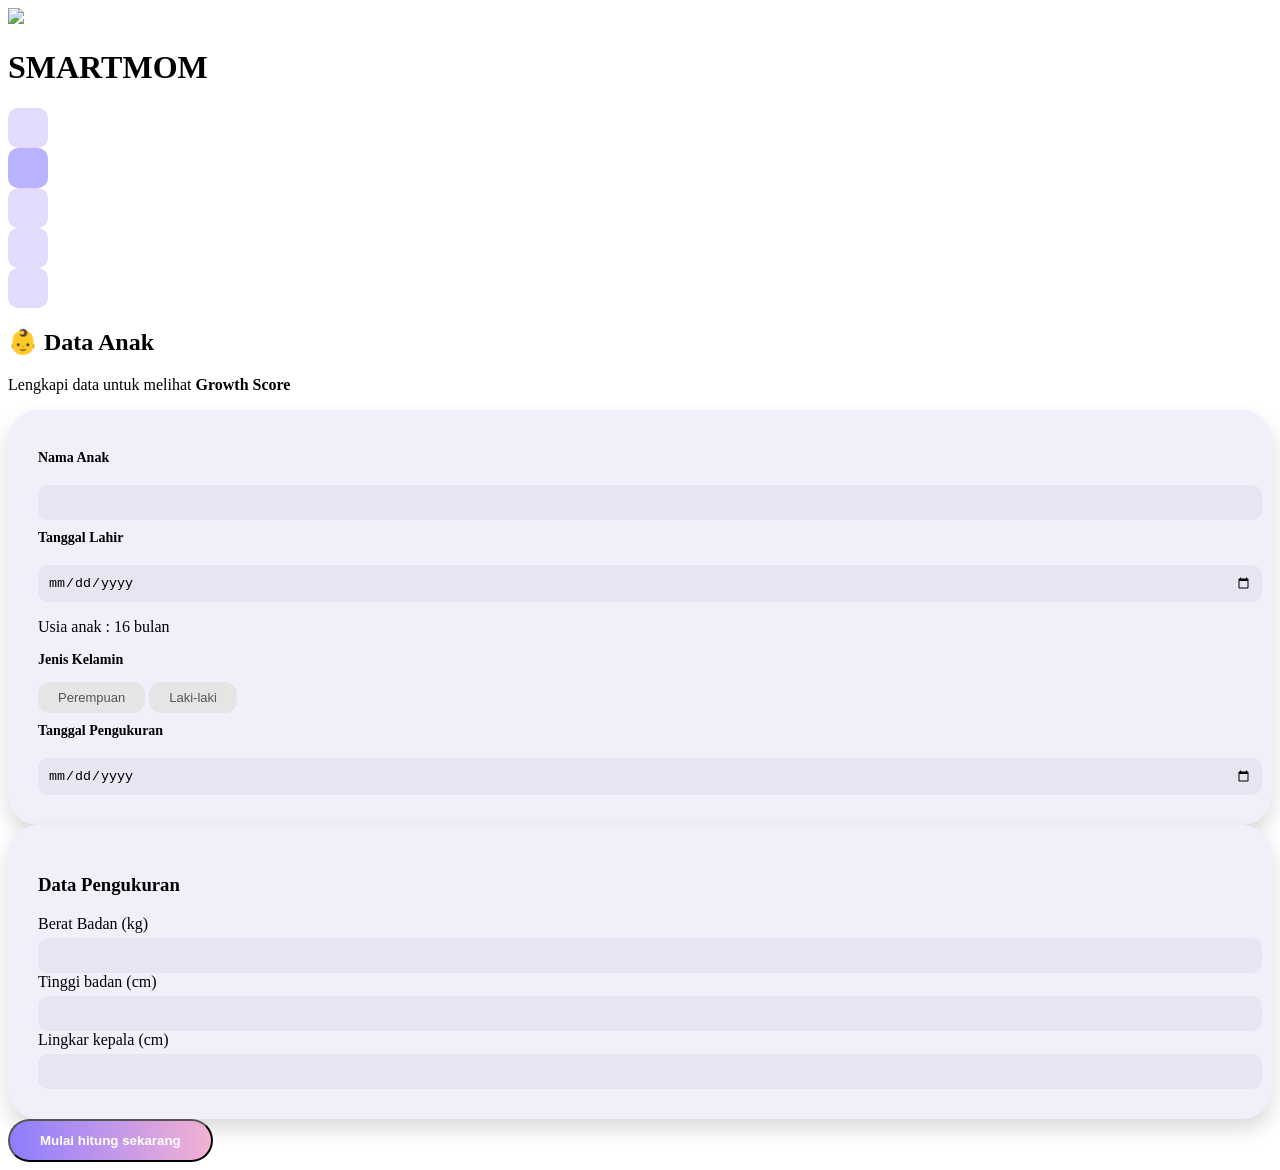
==== html/calcullator-analisis.html @ 3abc2af2 "Merge pull request #1 from ursystempass/dila update" ====
<!DOCTYPE html>
<html lang="id">

<head>
    <meta charset="UTF-8">
    <meta name="viewport" content="width=device-width, initial-scale=1.0">

    <title>Hasil Analisis Pertumbuhan</title>

    <script src="https://cdn.tailwindcss.com"></script>
    <link rel="stylesheet" href="/css/calcullator-analisis.css">

</head>

<body class="bg-[#e9e7f2]">
    <!-- NAVBAR -->
    <nav class="navbar">

        <div class="logo">
            <img src="/assets/Logo_smartmom-removebg-preview.png">
            <h3>SmartMom</h3>
        </div>

        <ul class="nav-links">


            <li><a href="/html/homepage.html">Home</a></li>
            <li><a href="/html/reminder.html">Reminder</a></li>
            <li><a href="/html/timeline.html">Milestone</a></li>

            <li>
                <button id="logoutBtn" class="logout-btn">
                    Logout
                </button>
            </li>

        </ul>

    </nav>

    <div class="flex">

        <!-- SIDEBAR -->
        <div class="flex flex-col gap-6 items-center pl-6 pt-20">

            <div class="side-icon"></div>
            <div class="side-icon active"></div>
            <div class="side-icon"></div>
            <div class="side-icon"></div>
            <div class="side-icon"></div>

        </div>


        <!-- CONTENT -->
        <div class="flex-1 px-10">

            <h1 class="text-3xl font-bold mb-2">
                Hasil Analisis Pertumbuhan
            </h1>

            <p class="text-gray-600 mb-6">
                Hore! Pantau tumbuh kembang si kecil disini
            </p>


            <!-- SCORE CARD -->
            <div class="result-card flex items-center gap-10">

                <!-- SCORE CIRCLE -->
                <div class="score-circle">
                    <span>82</span>
                </div>


                <div>

                    <h2 class="text-lg font-semibold">
                        Maryam - 12 Bulan
                    </h2>

                    <div class="status-bar">
                        Status : <b>Pertumbuhan Normal</b>
                    </div>

                    <div class="progress-bar mt-4">

                        <div class="progress pink"></div>
                        <div class="progress purple"></div>
                        <div class="progress blue"></div>

                    </div>

                </div>

            </div>


            <!-- MINI CARDS -->
            <div class="grid grid-cols-3 gap-6 mt-8">

                <div class="mini-card">
                    <p class="font-semibold">Berat Badan</p>
                    <span>Normal</span>
                </div>

                <div class="mini-card">
                    <p class="font-semibold">Tinggi Badan</p>
                    <span>Normal</span>
                </div>

                <div class="mini-card">
                    <p class="font-semibold">Lingkar Kepala</p>
                    <span>Normal</span>
                </div>

            </div>


            <!-- REKOMENDASI -->
            <div class="recommend-card mt-8">

                <h3 class="font-semibold mb-3">
                    Rekomendasi untuk Mom
                </h3>

                <ul class="text-sm text-gray-700 space-y-2">

                    <li>Tambahkan protein hewani seperti telur & ikan</li>
                    <li>Ajak Maryam bermain yang melatih keseimbangan</li>
                    <li>Jadwal imunisasi berikutnya 15 bulan</li>

                </ul>

                <div class="recommend-bar"></div>

            </div>

        </div>
    </div>

    <script src="/js/calcullator-analisis.js"></script>

</body>

</html>
---- css/calcullator-analisis.css ----
/* NAVBAR */

.navbar {
    display: flex;
    justify-content: space-between;
    align-items: center;
    margin-bottom: 30px;
}

.logo img {
    width: 40px;
    /* ukuran gambar lonceng */
    height: 40px;
    object-fit: contain;
    filter: drop-shadow(0 3px 5px rgba(140, 110, 255, 0.35));
}



.nav-links {
    display: flex;
    gap: 20px;
    list-style: none;
}

.nav-links a {
    text-decoration: none;
    padding: 8px 18px;
    border-radius: 20px;
    background: #eee8ff;
    color: #5f4dd6;
    font-size: 14px;
    transition: all 0.2s ease;
    box-shadow: 4px 4px 8px rgba(160, 140, 255, 0.3),
        -4px -4px 8px rgba(255, 255, 255, 0.8);
}

.nav-links a:hover {
    transform: translateY(-2px);
    box-shadow: 6px 6px 12px rgba(160, 140, 255, 0.35),
        -6px -6px 12px rgba(255, 255, 255, 0.9);
}

.nav-links a:active {
    transform: translateY(1px);
    box-shadow: inset 3px 3px 6px rgba(160, 140, 255, 0.35),
        inset -3px -3px 6px rgba(255, 255, 255, 0.9);
}


/* RESULT CARD */

.result-card {
    background: white;
    padding: 25px;
    border-radius: 25px;
    box-shadow: 0 10px 20px rgba(0, 0, 0, 0.15);
}


/* SCORE CIRCLE */

.score-circle {
    width: 140px;
    height: 140px;
    border-radius: 50%;

    background: conic-gradient(#ff9ecf 0deg,
            #c8a2ff 180deg,
            #8bb4ff 360deg);

    display: flex;
    align-items: center;
    justify-content: center;

    position: relative;
}

.score-circle::before {
    content: "";

    width: 100px;
    height: 100px;

    background: #f2f1f7;

    border-radius: 50%;

    position: absolute;
}

.score-circle span {
    position: relative;
    font-size: 28px;
    font-weight: 600;
    color: #333;
}

/* STATUS BAR */

.status-bar {
    background: #ffdcdc;
    padding: 6px 12px;
    border-radius: 20px;
    font-size: 13px;
    margin-top: 6px;
}


/* PROGRESS BAR */

.progress-bar {
    display: flex;
    gap: 6px;
}

.progress {
    height: 8px;
    border-radius: 10px;
    flex: 1;
}

.pink {
    background: #f8a5c2;
}

.purple {
    background: #c9b5ff;
}

.blue {
    background: #8bb4ff;
}


/* MINI CARDS */

.mini-card {
    background: white;
    padding: 20px;
    border-radius: 20px;
    text-align: center;
    box-shadow: 0 8px 15px rgba(0, 0, 0, 0.15);
}

.mini-card span {
    font-size: 14px;
    color: #555;
}


/* RECOMMEND */

.recommend-card {
    background: white;
    padding: 25px;
    border-radius: 25px;
    box-shadow: 0 10px 20px rgba(0, 0, 0, 0.15);
}

.recommend-bar {
    width: 180px;
    height: 20px;
    background: #8fa2ff;
    border-radius: 20px;
    margin-top: 10px;
}
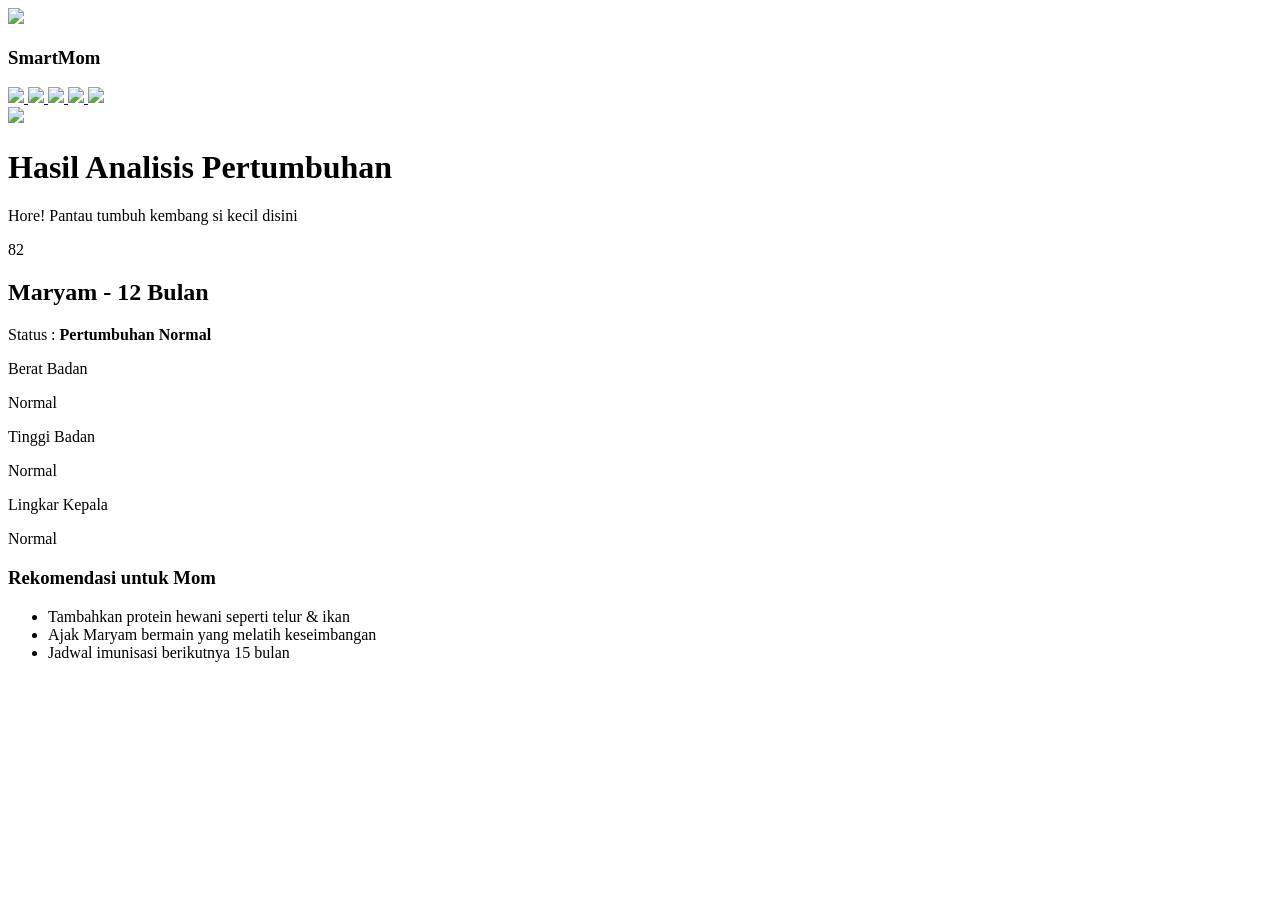
==== commit e44b660b: "update halaman profile dan sidebar" ====
--- a/html/calcullator-analisis.html
+++ b/html/calcullator-analisis.html
@@ -8,7 +8,7 @@
     <title>Hasil Analisis Pertumbuhan</title>
 
     <script src="https://cdn.tailwindcss.com"></script>
-    <link rel="stylesheet" href="/css/calcullator-analisis.css">
+    <link rel="stylesheet" href="/smartmom/css/calcullator-analisis.css">
 
 </head>
 
@@ -17,39 +17,51 @@
     <nav class="navbar">
 
         <div class="logo">
-            <img src="/assets/Logo_smartmom-removebg-preview.png">
+            <img src="/smartmom/assets/Logo_smartmom-removebg-preview.png">
             <h3>SmartMom</h3>
         </div>
 
-        <ul class="nav-links">
-
-
-            <li><a href="/html/homepage.html">Home</a></li>
-            <li><a href="/html/reminder.html">Reminder</a></li>
-            <li><a href="/html/timeline.html">Milestone</a></li>
-
-            <li>
-                <button id="logoutBtn" class="logout-btn">
-                    Logout
-                </button>
-            </li>
-
-        </ul>
 
     </nav>
 
     <div class="flex">
 
         <!-- SIDEBAR -->
-        <div class="flex flex-col gap-6 items-center pl-6 pt-20">
+<aside class="sidebar">
 
-            <div class="side-icon"></div>
-            <div class="side-icon active"></div>
-            <div class="side-icon"></div>
-            <div class="side-icon"></div>
-            <div class="side-icon"></div>
+            <div class="menu">
 
-        </div>
+                <a href="#" class="menu-item">
+                    <img src="/smartmom/assets/icon menu.png">
+                </a>
+
+                <a href="#" class="menu-item">
+                    <img src="/smartmom/assets/icon kalkulator.png">
+                </a>
+
+                <a href="#" class="menu-item">
+                    <img src="/smartmom/assets/progres icon.png">
+                </a>
+
+                <a href="#" class="menu-item">
+                    <img src="/smartmom/assets/checklist icon.png">
+                </a>
+
+                <a href="#" class="menu-item ">
+                    <img src="/smartmom/assets/icon_lonceng-removebg-preview.png">
+                </a>
+
+            </div>
+
+            <div class="profile">
+
+                <a href="#" class="menu-item">
+                    <img src="/smartmom/assets/icon_profile-removebg-preview.png">
+                </a>
+
+            </div>
+
+        </aside>
 
 
         <!-- CONTENT -->
@@ -139,7 +151,7 @@
         </div>
     </div>
 
-    <script src="/js/calcullator-analisis.js"></script>
+    <script src="/smartmom/js/calcullator-analisis.js"></script>
 
 </body>
 
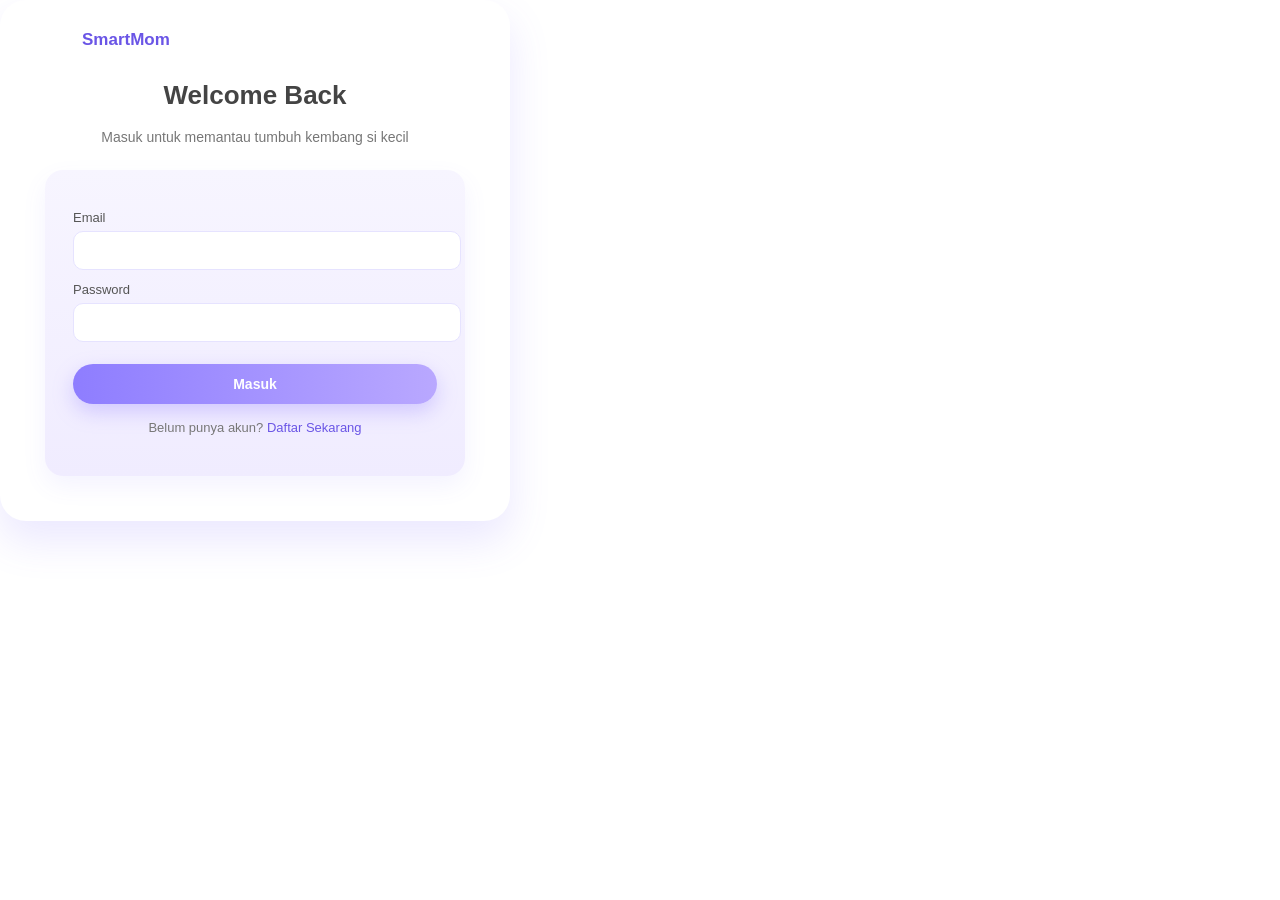
==== commit 515c81c3: "update UI reminder" ====
--- a/html/calcullator-analisis.html
+++ b/html/calcullator-analisis.html
@@ -4,155 +4,147 @@
 <head>
     <meta charset="UTF-8">
     <meta name="viewport" content="width=device-width, initial-scale=1.0">
-
     <title>Hasil Analisis Pertumbuhan</title>
 
     <script src="https://cdn.tailwindcss.com"></script>
-    <link rel="stylesheet" href="/smartmom/css/calcullator-analisis.css">
-
+    <link rel="stylesheet" href="/css/calcullator-analisis.css">
+    <link rel="stylesheet" href="/css/sidebar.css">
+    
 </head>
 
-<body class="bg-[#e9e7f2]">
-    <!-- NAVBAR -->
-    <nav class="navbar">
+<body>
+
+<div class="layout">
+
+    <!-- SIDEBAR -->
+    <aside class="sidebar">
 
         <div class="logo">
-            <img src="/smartmom/assets/Logo_smartmom-removebg-preview.png">
+            <img src="/assets/Logo_smartmom-removebg-preview.png">
             <h3>SmartMom</h3>
         </div>
 
+        <div class="menu">
+            <a href="/html/homepage.html" class="menu-item">
+                <img src="/assets/icon home.png">
+                <span>Dashboard</span>
+            </a>
 
-    </nav>
+            <a href="/html/calcullator-input.html" class="menu-item">
+                <img src="/assets/icon kalku.png">
+                <span>Kalkulator</span>
+            </a>
 
-    <div class="flex">
+            <a href="/html/reminder.html" class="menu-item">
+                <img src="/assets/icon reminderr.png">
+                <span>Reminder</span>
+            </a>
 
-        <!-- SIDEBAR -->
-<aside class="sidebar">
+            <a href="/html/timeline.html" class="menu-item">
+                <img src="/assets/icon artikell.png">
+                <span>Timeline</span>
+            </a>
 
-            <div class="menu">
+            <a href="/html/profile.html" class="menu-item">
+                <img src="/assets/profile icon.png">
+                <span>Profile</span>
+            </a>
+        </div>
 
-                <a href="#" class="menu-item">
-                    <img src="/smartmom/assets/icon menu.png">
-                </a>
+        <div class="bottom">
+            <a class="menu-item logout">
+                <img src="/assets/logout.png">
+                <span>Log Out</span>
+            </a>
+        </div>
 
-                <a href="#" class="menu-item">
-                    <img src="/smartmom/assets/icon kalkulator.png">
-                </a>
+    </aside>
 
-                <a href="#" class="menu-item">
-                    <img src="/smartmom/assets/progres icon.png">
-                </a>
+    <!-- CONTENT -->
+    <main class="main-content flex-1 px-10">
 
-                <a href="#" class="menu-item">
-                    <img src="/smartmom/assets/checklist icon.png">
-                </a>
+        <h1 class="text-3xl font-bold mb-2">
+            Hasil Analisis Pertumbuhan
+        </h1>
 
-                <a href="#" class="menu-item ">
-                    <img src="/smartmom/assets/icon_lonceng-removebg-preview.png">
-                </a>
+        <p class="text-gray-600 mb-6">
+            Berdasarkan data yang dimasukkan, berikut kondisi tumbuh kembang si kecil 👶
+        </p>
 
+        <div id="loadingBox" class="loading-box">
+            <div class="spinner"></div>
+            <p>Menganalisis pertumbuhan anak...</p>
+        </div>
+
+        <div class="result-card flex items-center gap-10">
+
+            <div class="score-circle">
+                <span id="score">-</span>
             </div>
 
-            <div class="profile">
+            <div>
 
-                <a href="#" class="menu-item">
-                    <img src="/smartmom/assets/icon_profile-removebg-preview.png">
-                </a>
+                <h2 class="text-lg font-semibold" id="namaAnak">-</h2>
 
-            </div>
-
-        </aside>
-
-
-        <!-- CONTENT -->
-        <div class="flex-1 px-10">
-
-            <h1 class="text-3xl font-bold mb-2">
-                Hasil Analisis Pertumbuhan
-            </h1>
-
-            <p class="text-gray-600 mb-6">
-                Hore! Pantau tumbuh kembang si kecil disini
-            </p>
-
-
-            <!-- SCORE CARD -->
-            <div class="result-card flex items-center gap-10">
-
-                <!-- SCORE CIRCLE -->
-                <div class="score-circle">
-                    <span>82</span>
+                <div class="status-bar">
+                    Status : <b id="statusUtama">-</b>
                 </div>
 
-
-                <div>
-
-                    <h2 class="text-lg font-semibold">
-                        Maryam - 12 Bulan
-                    </h2>
-
-                    <div class="status-bar">
-                        Status : <b>Pertumbuhan Normal</b>
-                    </div>
-
-                    <div class="progress-bar mt-4">
-
-                        <div class="progress pink"></div>
-                        <div class="progress purple"></div>
-                        <div class="progress blue"></div>
-
-                    </div>
-
+                <div class="progress-bar mt-4">
+                    <div class="progress pink"></div>
+                    <div class="progress purple"></div>
+                    <div class="progress blue"></div>
                 </div>
 
-            </div>
-
-
-            <!-- MINI CARDS -->
-            <div class="grid grid-cols-3 gap-6 mt-8">
-
-                <div class="mini-card">
-                    <p class="font-semibold">Berat Badan</p>
-                    <span>Normal</span>
+                <div class="insight-box mt-4">
+                    <p id="insightText"></p>
                 </div>
-
-                <div class="mini-card">
-                    <p class="font-semibold">Tinggi Badan</p>
-                    <span>Normal</span>
-                </div>
-
-                <div class="mini-card">
-                    <p class="font-semibold">Lingkar Kepala</p>
-                    <span>Normal</span>
-                </div>
-
-            </div>
-
-
-            <!-- REKOMENDASI -->
-            <div class="recommend-card mt-8">
-
-                <h3 class="font-semibold mb-3">
-                    Rekomendasi untuk Mom
-                </h3>
-
-                <ul class="text-sm text-gray-700 space-y-2">
-
-                    <li>Tambahkan protein hewani seperti telur & ikan</li>
-                    <li>Ajak Maryam bermain yang melatih keseimbangan</li>
-                    <li>Jadwal imunisasi berikutnya 15 bulan</li>
-
-                </ul>
-
-                <div class="recommend-bar"></div>
-
             </div>
 
         </div>
-    </div>
 
-    <script src="/smartmom/js/calcullator-analisis.js"></script>
+        <div class="grid grid-cols-3 gap-6 mt-8">
+
+            <div class="mini-card">
+                <p class="font-semibold">Berat Badan</p>
+                <span id="statusBerat">-</span>
+            </div>
+
+            <div class="mini-card">
+                <p class="font-semibold">Tinggi Badan</p>
+                <span id="statusTinggi">-</span>
+            </div>
+
+            <div class="mini-card">
+                <p class="font-semibold">Lingkar Kepala</p>
+                <span id="statusKepala">-</span>
+            </div>
+
+        </div>
+
+        <div class="recommend-card mt-8">
+
+            <h3 class="font-semibold mb-3">
+                Rekomendasi untuk Mom 💜
+            </h3>
+
+            <ul class="text-sm text-gray-700 space-y-2" id="rekomendasiList"></ul>
+
+            <div class="recommend-bar"></div>
+
+            <p class="mt-4 text-xs text-gray-500">
+                Hasil ini merupakan estimasi awal. Untuk diagnosis lebih lanjut,
+                disarankan berkonsultasi dengan tenaga kesehatan.
+            </p>
+
+        </div>
+
+    </main>
+
+</div>
+
+<script src="/js/calcullator-analisis.js"></script>
+<script src="/js/sidebar.js"></script>
 
 </body>
-
 </html>
--- a/css/calcullator-analisis.css
+++ b/css/calcullator-analisis.css
@@ -0,0 +1,262 @@
+:root{
+    --sidebar-width: clamp(160px, 18vw, 200px);
+}
+
+.navbar {
+    display: flex;
+    justify-content: flex-start; /* ganti ini */
+    align-items: center;
+    gap: 10px;
+}
+.logo img {
+    display: flex;
+    align-items: center;
+    width: 40px;
+    height: 40px;
+    object-fit: contain;
+    filter: drop-shadow(0 3px 5px rgba(140, 110, 255, 0.35));
+}
+
+.nav-links {
+    display: flex;
+    gap: 20px;
+    list-style: none;
+}
+
+.nav-links a {
+    text-decoration: none;
+    padding: 8px 18px;
+    border-radius: 20px;
+    background: #eee8ff;
+    color: #5f4dd6;
+    font-size: 14px;
+    transition: all 0.2s ease;
+    box-shadow: 4px 4px 8px rgba(160, 140, 255, 0.3),
+        -4px -4px 8px rgba(255, 255, 255, 0.8);
+}
+
+.nav-links a:hover {
+    transform: translateY(-2px);
+    box-shadow: 6px 6px 12px rgba(160, 140, 255, 0.35),
+        -6px -6px 12px rgba(255, 255, 255, 0.9);
+}
+
+.nav-links a:active {
+    transform: translateY(1px);
+    box-shadow: inset 3px 3px 6px rgba(160, 140, 255, 0.35),
+        inset -3px -3px 6px rgba(255, 255, 255, 0.9);
+}
+
+body{
+    margin-left:220px !important;
+    padding: 20px 40px; 
+    font-family: 'Poppins', sans-serif;
+    font-weight: 500;
+    color: #5b4b8a;
+    background: linear-gradient(135deg, #ebe7ff, #f6f4ff);
+
+}
+
+.result-card {
+    background: white;
+    padding: 25px;
+    border-radius: 25px;
+    box-shadow: 0 10px 20px rgba(0, 0, 0, 0.15);
+}
+
+
+.score-circle {
+    width: 140px;
+    height: 140px;
+    border-radius: 50%;
+
+    background: conic-gradient(#ff9ecf 0deg,
+            #c8a2ff 180deg,
+            #8bb4ff 360deg);
+
+    display: flex;
+    align-items: center;
+    justify-content: center;
+
+    position: relative;
+}
+
+.score-circle::before {
+    content: "";
+
+    width: 100px;
+    height: 100px;
+
+    background: #f2f1f7;
+
+    border-radius: 50%;
+
+    position: absolute;
+}
+
+.score-circle span {
+    position: relative;
+    font-size: 28px;
+    font-weight: 600;
+    color: #333;
+}
+
+.status-bar {
+    background: #ffdcdc;
+    padding: 6px 12px;
+    border-radius: 20px;
+    font-size: 13px;
+    margin-top: 6px;
+}
+
+.progress-bar {
+    display: flex;
+    gap: 6px;
+}
+
+.progress {
+    height: 8px;
+    border-radius: 10px;
+    flex: 1;
+}
+
+.pink {
+    background: #f8a5c2;
+}
+
+.purple {
+    background: #c9b5ff;
+}
+
+.blue {
+    background: #8bb4ff;
+}
+
+.mini-card {
+    background: white;
+    padding: 20px;
+    border-radius: 20px;
+    text-align: center;
+    box-shadow: 0 8px 15px rgba(0, 0, 0, 0.15);
+}
+
+.mini-card span {
+    font-size: 14px;
+    color: #555;
+}
+
+.recommend-card {
+    background: white;
+    padding: 25px;
+    border-radius: 25px;
+    box-shadow: 0 10px 20px rgba(0, 0, 0, 0.15);
+}
+
+.recommend-bar {
+    width: 180px;
+    height: 20px;
+    background: #8fa2ff;
+    border-radius: 20px;
+    margin-top: 10px;
+}
+
+.insight-box {
+    background: #f3f0ff;
+    padding: 15px;
+    border-radius: 15px;
+    font-size: 14px;
+    color: #4a3a6e;
+}
+
+.card,
+.problem-card,
+.impact-card,
+.timeline-card {
+  transition: all 0.3s ease;
+}
+
+.card:hover,
+.problem-card:hover,
+.impact-card:hover,
+.timeline-card:hover {
+  transform: translateY(-8px) scale(1.02);
+  box-shadow: 0 20px 40px rgba(120,100,255,0.2);
+}
+
+button,
+.btn-main,
+.btn-kalkulator {
+  transition: all 0.2s ease;
+}
+
+button:hover,
+.btn-main:hover,
+.btn-kalkulator:hover {
+  transform: scale(1.05);
+}
+
+button:active {
+  transform: scale(0.95);
+}
+
+/* LOADING */
+.loading-box{
+    display: flex;
+    flex-direction: column;
+    align-items: center;
+    justify-content: center;
+    height: 300px;
+}
+
+.spinner{
+    width: 60px;
+    height: 60px;
+    border-radius: 50%;
+    border: 6px solid #e5e5ff;
+    border-top: 6px solid #8b7dff;
+    animation: spin 1s linear infinite;
+    margin-bottom: 15px;
+}
+
+@keyframes spin{
+    0%{ transform: rotate(0deg); }
+    100%{ transform: rotate(360deg); }
+}
+
+/* Animasi muncul card */
+.result-card,
+.mini-card,
+.recommend-card{
+    animation: fadeUp 0.6s ease;
+}
+
+@keyframes fadeUp{
+    from{
+        opacity: 0;
+        transform: translateY(20px);
+    }
+    to{
+        opacity: 1;
+        transform: translateY(0);
+    }
+}
+
+/* Score circle glow */
+.score-circle{
+    box-shadow: 0 0 20px rgba(140,110,255,0.3);
+}
+
+/* Progress bar animasi */
+.progress{
+    height: 8px;
+    border-radius: 10px;
+    flex: 1;
+    transform: scaleX(0);
+    transform-origin: left;
+    animation: progressAnim 1s ease forwards;
+}
+
+@keyframes progressAnim{
+    from{ transform: scaleX(0); }
+    to{ transform: scaleX(1); }
+}
--- a/css/sidebar.css
+++ b/css/sidebar.css
@@ -0,0 +1,159 @@
+
+.sidebar{
+    position: fixed;
+    top: 20px;
+    left: 20px;
+
+    width: 200px; /* FIX */
+    height: calc(100vh - 40px);
+
+    background: white;
+    border-radius: 24px;
+
+    display: flex;
+    flex-direction: column;
+    justify-content: space-between;
+
+    padding: 20px 0;
+
+    box-shadow: 0 10px 30px rgba(0,0,0,0.08);
+    z-index: 100;
+}
+
+.logo{
+    display: flex;
+    align-items: center;
+    gap: 10px;
+    padding: 0 clamp(12px, 2vw, 20px);
+
+    font-size: clamp(12px, 1.2vw, 14px);
+    font-weight: 600;
+}
+
+.logo img{
+    width: clamp(28px, 3vw, 36px);
+}
+
+.menu{
+    display: flex;
+    flex-direction: column;
+    gap: 6px;
+    margin-top: 20px;
+}
+
+.menu-item{
+    display: flex;
+    align-items: center;
+    gap: clamp(8px, 1.5vw, 12px);
+
+    padding: clamp(8px, 1.2vw, 10px) clamp(12px, 2vw, 18px);
+    margin: 0 10px;
+
+    border-radius: 12px;
+
+    font-size: clamp(13px, 1.2vw, 15px);
+    color: #555;
+
+    transition: 0.2s;
+}
+
+.menu-item img{
+    width: clamp(18px, 2vw, 20px);
+}
+
+.menu-item:hover{
+    background: #f3f0ff;
+}
+
+.menu-item.active{
+    background: linear-gradient(135deg,#7b61ff,#9f8cff);
+    color: white;
+    font-weight: 500;
+    box-shadow: 0 6px 15px rgba(123,97,255,0.25);
+}
+
+.logout{
+    color: #888;
+}
+
+.logout img{
+    width: clamp(16px, 1.8vw, 18px);
+}
+
+.logout:hover{
+    background: #ffecec;
+}
+
+.logout-btn{
+    display:flex;
+    align-items:center;
+    gap:10px;
+
+    padding:10px 14px;
+    border-radius:12px;
+
+    font-size:13px;
+    color:#8a8a8a;
+
+    text-decoration:none;
+    cursor:pointer;
+
+    transition:0.2s;
+}
+
+.logout-btn img{
+    width:18px;
+    opacity:0.7;
+}
+
+.logout-btn:hover{
+    background:#f5f3ff;
+    color:#6f5cff;
+}
+
+.logout-btn:hover img{
+    opacity:1;
+}
+
+@media (max-width:1024px){
+
+    .sidebar{
+        width: 90px;
+    }
+
+    .logo span{
+        display: none;
+    }
+
+    .menu-item span{
+        display: none;
+    }
+
+    .menu-item{
+        justify-content: center;
+        padding: 12px;
+    }
+}
+
+@media (max-width:600px){
+
+    .sidebar{
+        width: 70px;
+        left: 10px;
+        top: 10px;
+        height: calc(100vh - 20px);
+    }
+
+    .menu-item{
+        padding: 10px;
+    }
+
+    .menu-item img{
+        width: 20px;
+    }
+
+    .sidebar a {
+  text-decoration: none;
+  color: inherit;
+}
+}
